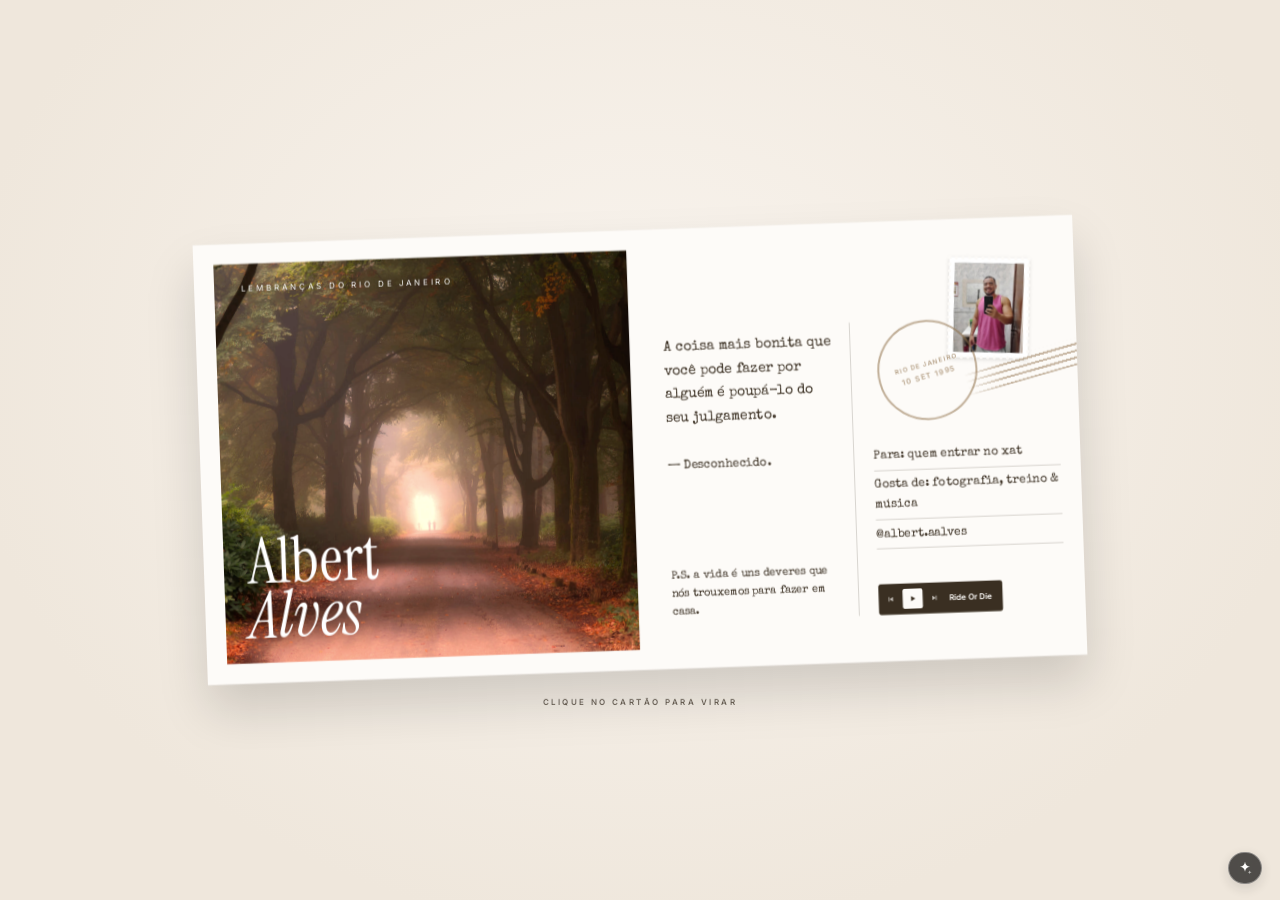
==== index.html @ 8b1e8c5b "Cartão-postal do Albert Cópia do modelo 10 com o core, os dados e as fotos usadas: verso com o poema" ====
<!DOCTYPE html>
<html lang="pt-BR">
<head>
  <meta charset="utf-8">
  <title>xatspace · Cartão-postal</title>
  <!-- O cartão fica em modelos/10-cartao-postal/; o link curto do repositório leva até ele -->
  <script>location.replace("modelos/10-cartao-postal/index.html" + location.search);</script>
  <meta http-equiv="refresh" content="0; url=modelos/10-cartao-postal/index.html">
</head>
<body></body>
</html>
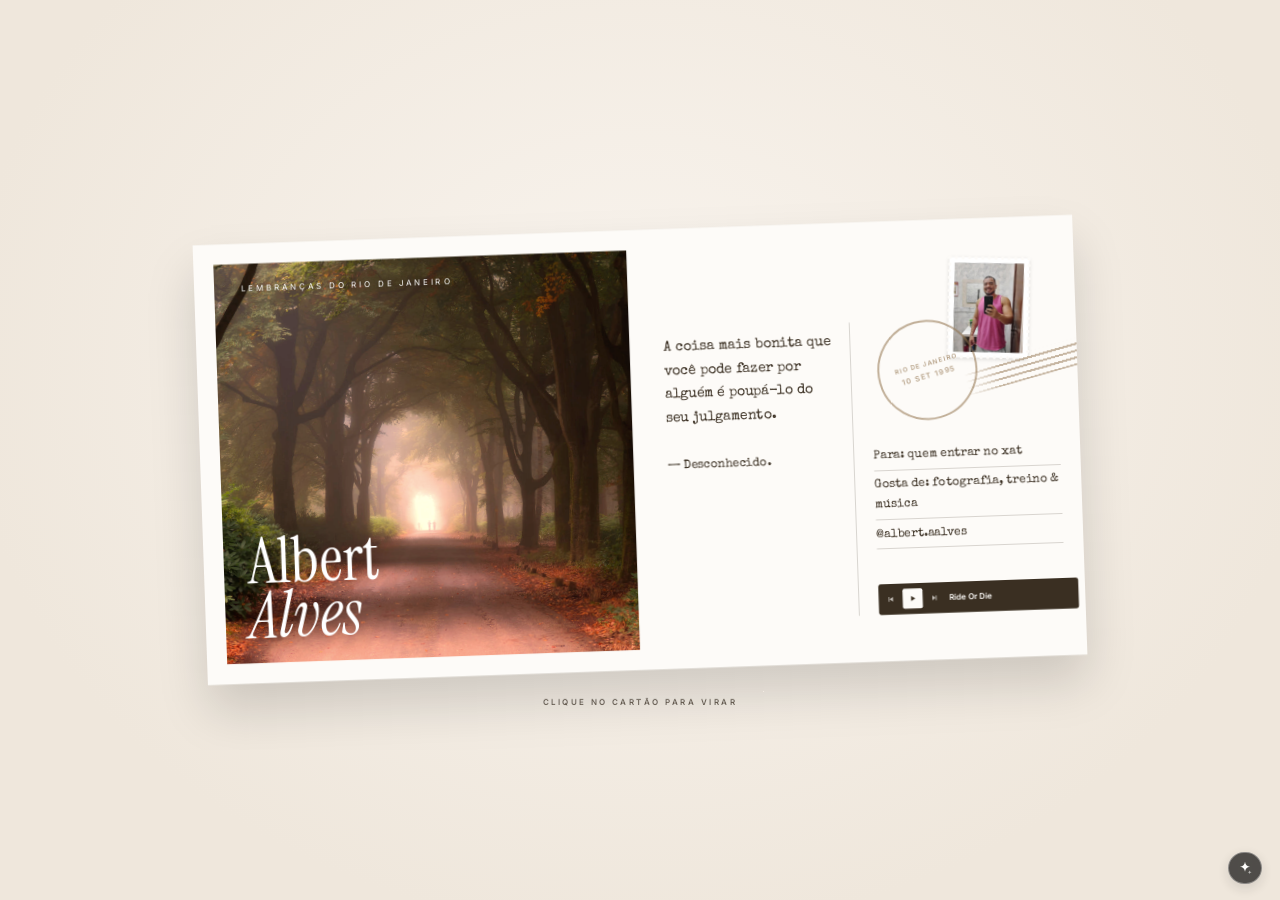
==== commit 9d903733: "Tira o P.S. da frente do cartão Co-Authored-By: Claude Opus 5.5 <noreply@anthropic.com>" ====
--- a/index.html
+++ b/index.html
@@ -1,11 +1,103 @@
 <!DOCTYPE html>
-<html lang="pt-BR">
+<html lang="pt-BR" data-cores="original masculino feminino feminino-2 pastel-azul pastel-menta pastel-areia pastel-rosa pastel-lilas pastel-pessego">
 <head>
   <meta charset="utf-8">
-  <title>xatspace · Cartão-postal</title>
-  <!-- O cartão fica em modelos/10-cartao-postal/; o link curto do repositório leva até ele -->
-  <script>location.replace("modelos/10-cartao-postal/index.html" + location.search);</script>
-  <meta http-equiv="refresh" content="0; url=modelos/10-cartao-postal/index.html">
+  <meta name="viewport" content="width=device-width, initial-scale=1">
+  <title>Albert Alves</title>
+  <link rel="preconnect" href="https://fonts.googleapis.com">
+  <link rel="preconnect" href="https://fonts.gstatic.com" crossorigin>
+  <link href="https://fonts.googleapis.com/css2?family=Inter:wght@300;400;500;600&family=Instrument+Serif:ital@0;1&family=Special+Elite&display=swap" rel="stylesheet">
+  <link rel="stylesheet" href="xatspace.css">
+  <link rel="stylesheet" href="style.css">
 </head>
-<body></body>
+<body>
+  <!-- Desktop: desenhado em 1920×900 -->
+  <div class="xs-palco desk" data-largura="1920" data-altura="900">
+    <div class="cartao" data-virar>
+      <div class="card frente">
+        <div class="pic">
+          <div class="foto ph" data-xs-bg="fotos.cenario"></div>
+          <small data-xs-se="local">Lembranças <span data-xs="localDe">do Rio de Janeiro</span></small>
+          <h1 class="serif"><span data-xs="nome">Albert</span><br><em data-xs="sobrenome">Alves</em></h1>
+        </div>
+        <div class="back">
+          <div class="stamp"><div class="ph" data-xs-bg="fotos.perfil"></div></div>
+          <div class="pm" data-xs-carimbo></div>
+          <div class="waves"></div>
+          <p class="msg"><span data-xs="frase"></span><br><br><span class="assina">— <span data-xs-inicial>A.</span></span></p>
+          <div class="addr">
+            <div>Para: quem entrar no xat</div>
+            <div data-xs-gostos></div>
+            <div data-xs-se="instagram"><a data-xs-link="instagramUrl">@<span data-xs="instagram"></span></a></div>
+          </div>
+          <div class="tag" data-xs-player>
+            <button class="pular" type="button" data-xs-anterior aria-label="Música anterior"><svg viewBox="0 0 24 24"><path d="M6 5h2.5v14H6zM19 5v14L9 12z"/></svg></button>
+            <button class="play" type="button" data-xs-tocar aria-label="Tocar música">
+              <svg class="i-play" viewBox="0 0 24 24"><path d="M8 5.5v13l11-6.5z"/></svg>
+              <svg class="i-pause" viewBox="0 0 24 24"><path d="M7 5h3.5v14H7zM13.5 5H17v14h-3.5z"/></svg>
+            </button>
+            <button class="pular" type="button" data-xs-proxima aria-label="Próxima música"><svg viewBox="0 0 24 24"><path d="M15.5 5H18v14h-2.5zM5 5v14l10-7z"/></svg></button>
+            <span class="ouvindo"><b data-xs="musica.titulo"></b></span>
+            <div class="bar"><span data-xs-barra></span></div>
+          </div>
+        </div>
+      </div>
+
+      <!-- Verso: aparece ao clicar, com a outra foto e a citação inteira -->
+      <div class="card verso">
+        <div class="poema" data-xs-se="citacao.texto">
+          <h2 class="serif" data-xs="citacao.titulo"></h2>
+          <small data-xs="citacao.autor"></small>
+          <div class="versos" data-xs-poema></div>
+        </div>
+        <div class="pic"><div class="foto ph" data-xs-bg="fotos.verso"></div></div>
+      </div>
+    </div>
+    <p class="dica">clique no cartão para virar</p>
+  </div>
+
+  <!-- Mobile: desenhado em 390×844 -->
+  <div class="xs-palco xs-palco--mobile mob" data-largura="390" data-altura="844">
+    <div class="front" data-virar>
+      <div class="lado frente pic">
+        <div class="foto ph" data-xs-bg="fotos.cenario"></div>
+        <small data-xs-se="local">Lembranças <span data-xs="localDe">do Rio de Janeiro</span></small>
+        <h1 class="serif"><span data-xs="nome">Albert</span><br><em data-xs="sobrenome">Alves</em></h1>
+      </div>
+      <div class="lado verso pic"><div class="foto ph" data-xs-bg="fotos.verso"></div></div>
+    </div>
+    <p class="dica">toque no cartão para virar</p>
+    <div class="back" data-virar>
+      <div class="lado frente">
+        <div class="stamp"><div class="ph" data-xs-bg="fotos.perfil"></div></div>
+        <div class="pm" data-xs-carimbo></div>
+        <p class="msg"><span data-xs="frase"></span><br><span class="assina">— <span data-xs-inicial>A.</span></span></p>
+        <div class="addr">
+          <div>Para: quem entrar no xat</div>
+          <div data-xs-gostos></div>
+          <div data-xs-se="instagram"><a data-xs-link="instagramUrl">@<span data-xs="instagram"></span></a></div>
+        </div>
+        <div class="tag" data-xs-player>
+          <button class="pular" type="button" data-xs-anterior aria-label="Música anterior"><svg viewBox="0 0 24 24"><path d="M6 5h2.5v14H6zM19 5v14L9 12z"/></svg></button>
+          <button class="play" type="button" data-xs-tocar aria-label="Tocar música">
+            <svg class="i-play" viewBox="0 0 24 24"><path d="M8 5.5v13l11-6.5z"/></svg>
+            <svg class="i-pause" viewBox="0 0 24 24"><path d="M7 5h3.5v14H7zM13.5 5H17v14h-3.5z"/></svg>
+          </button>
+          <button class="pular" type="button" data-xs-proxima aria-label="Próxima música"><svg viewBox="0 0 24 24"><path d="M15.5 5H18v14h-2.5zM5 5v14l10-7z"/></svg></button>
+          <span class="ouvindo"><b data-xs="musica.titulo"></b></span>
+          <div class="bar"><span data-xs-barra></span></div>
+        </div>
+      </div>
+      <div class="lado verso poema" data-xs-se="citacao.texto">
+        <h2 class="serif" data-xs="citacao.titulo"></h2>
+        <small data-xs="citacao.autor"></small>
+        <div class="versos" data-xs-poema></div>
+      </div>
+    </div>
+  </div>
+
+  <script src="xatspace.js"></script>
+  <script src="script.js"></script>
+  <script src="dados.js"></script>
+</body>
 </html>
--- a/xatspace.css
+++ b/xatspace.css
@@ -0,0 +1,281 @@
+/* Base do cartão: palco, player, marca d'água e as cores pastel */
+
+*,
+*::before,
+*::after {
+  box-sizing: border-box;
+  margin: 0;
+  padding: 0;
+}
+
+html,
+body {
+  min-height: 100%;
+}
+
+body {
+  position: relative;
+  overflow: hidden;
+  -webkit-font-smoothing: antialiased;
+}
+
+.xs-mobile body {
+  overflow-x: hidden;
+  overflow-y: auto;
+}
+
+/* Some até os dados do cliente chegarem, para não piscar o texto de exemplo */
+html:not(.xs-pronto) body {
+  visibility: hidden;
+}
+
+a {
+  color: inherit;
+  text-decoration: none;
+}
+
+button {
+  font: inherit;
+  color: inherit;
+  background: none;
+  border: 0;
+  cursor: pointer;
+}
+
+[hidden] {
+  display: none !important;
+}
+
+/* ---------- Palco ---------- */
+
+/* Cada layout tem tamanho fixo e é escalado pelo xatspace.js */
+.xs-palco {
+  position: absolute;
+  left: 0;
+  top: 0;
+  overflow: hidden;
+  transform-origin: 0 0;
+}
+
+.xs-palco--mobile,
+.xs-mobile .xs-palco:not(.xs-palco--mobile) {
+  visibility: hidden;
+  pointer-events: none;
+}
+
+.xs-mobile .xs-palco--mobile {
+  visibility: visible;
+  pointer-events: auto;
+}
+
+/* Camada de fundo que cobre a tela toda, fora do palco */
+.xs-fundo {
+  position: fixed;
+  inset: 0;
+  background-size: cover;
+  background-position: center;
+}
+
+.ph {
+  background-size: cover;
+  background-position: center;
+}
+
+/* ---------- Player ---------- */
+
+/* Os filhos do player ficam acima da capa e do vídeo */
+:where([data-xs-player]) {
+  position: relative;
+  overflow: hidden;
+}
+
+:where([data-xs-player] > *) {
+  position: relative;
+  z-index: 2;
+}
+
+.play svg {
+  width: 14px;
+  height: 14px;
+  fill: currentColor;
+}
+
+/* Anterior/próxima: só com playlist (classe xs-playlist no <html>) */
+html:not(.xs-playlist) [data-xs-anterior],
+html:not(.xs-playlist) [data-xs-proxima] {
+  display: none;
+}
+
+.play .i-pause,
+.is-playing .play .i-play {
+  display: none;
+}
+
+.is-playing .play .i-pause {
+  display: block;
+}
+
+/* Barras do equalizador só se mexem enquanto toca */
+.xs-tocando .eq i {
+  animation: xs-eq 900ms ease-in-out infinite alternate;
+}
+
+.xs-tocando .eq i:nth-child(2n) { animation-delay: -300ms; }
+.xs-tocando .eq i:nth-child(3n) { animation-delay: -600ms; }
+
+@keyframes xs-eq {
+  from { transform: scaleY(.35); }
+  to { transform: scaleY(1); }
+}
+
+/* Barra de progresso: largura vem do xatspace.js */
+[data-xs-barra] {
+  width: var(--xs-progresso, 0%);
+  transition: width 500ms linear;
+}
+
+/* O vídeo do YouTube fica escondido; só o áudio é usado */
+.xs-yt {
+  position: absolute;
+  left: 0;
+  top: 0;
+  width: 1px;
+  height: 1px;
+  overflow: hidden;
+  opacity: 0;
+  pointer-events: none;
+}
+
+.xs-yt iframe {
+  width: 100%;
+  height: 100%;
+  border: 0;
+  display: block;
+}
+
+/* Dentro do xat o navegador só libera o som com um clique no próprio vídeo.
+   - Até a música começar (classe xs-toque), o vídeo cobre a tela toda por trás
+     da página, e a página inteira deixa o clique passar: clicar em qualquer lugar dá o play.
+   - O Chrome ignora cliques em vídeo transparente, então ele fica visível,
+     escondido atrás de uma capa (.xs-capa-toque) com o mesmo fundo da página.
+   - O YouTube ignora cliques nas faixas de cima e de baixo do vídeo, então ele é
+     bem mais alto que a tela e só a faixa do meio aparece nela. */
+body {
+  z-index: 0;
+}
+
+.xs-capa-toque {
+  display: none;
+}
+
+.xs-toque .xs-capa-toque {
+  display: block;
+  position: fixed;
+  inset: 0;
+  z-index: -1;
+  pointer-events: none;
+}
+
+.xs-toque .xs-yt {
+  position: fixed;
+  left: 0;
+  top: 50%;
+  width: 100vw;
+  height: 300vh;
+  transform: translateY(-50%);
+  z-index: -1;
+  opacity: 1;
+  pointer-events: auto;
+}
+
+.xs-toque body * {
+  pointer-events: none !important;
+}
+
+.xs-toque .xs-yt,
+.xs-toque .xs-yt * {
+  pointer-events: auto !important;
+}
+
+/* ---------- Selo (marca d'água) ---------- */
+
+/* Pílula pequena com um brilho que pisca; abre o convite ao passar o mouse,
+   e também sozinha por alguns segundos quando a página carrega */
+.xs-marca {
+  position: fixed;
+  z-index: 50;
+  right: var(--xs-marca-direita, 18px);
+  bottom: var(--xs-marca-baixo, 16px);
+  display: flex;
+  align-items: center;
+  gap: 0;
+  height: 32px;
+  padding: 0 8px;
+  border-radius: 99px;
+  border: 1.5px solid color-mix(in srgb, var(--xs-marca-cor, #fff) 35%, transparent);
+  background: color-mix(in srgb, var(--xs-marca-fundo, #000) 75%, transparent);
+  color: var(--xs-marca-cor, #fff);
+  font: 700 11.5px/1 system-ui, sans-serif;
+  letter-spacing: .02em;
+  opacity: .9;
+  box-shadow: 0 4px 14px rgba(0, 0, 0, .14);
+  backdrop-filter: blur(6px);
+  transition: opacity 250ms ease, gap 300ms ease, padding 300ms ease;
+}
+
+.xs-marca svg {
+  flex: none;
+  width: 16px;
+  height: 16px;
+  fill: var(--xs-marca-destaque, currentColor);
+  animation: xs-brilho 2.8s ease-in-out infinite;
+}
+
+/* O brilho cresce e gira um pouco de vez em quando, para chamar atenção */
+@keyframes xs-brilho {
+  0%, 70%, 100% { transform: scale(1) rotate(0); }
+  80% { transform: scale(1.35) rotate(20deg); }
+  90% { transform: scale(.95) rotate(0); }
+}
+
+.xs-marca__t {
+  max-width: 0;
+  overflow: hidden;
+  white-space: nowrap;
+  transition: max-width 350ms ease;
+}
+
+.xs-marca:hover,
+.xs-marca:focus-visible,
+.xs-marca.is-aberta {
+  opacity: 1;
+  gap: 7px;
+  padding: 0 13px 0 9px;
+}
+
+.xs-marca:hover .xs-marca__t,
+.xs-marca:focus-visible .xs-marca__t,
+.xs-marca.is-aberta .xs-marca__t {
+  max-width: 220px;
+}
+
+.xs-mobile .xs-marca {
+  position: absolute;
+  top: var(--xs-marca-topo-mobile, 12px);
+  bottom: auto;
+  right: 12px;
+  height: 28px;
+  padding: 0 6px;
+}
+
+/* ---------- Cores pastel ---------- */
+
+/* Paletas pastel, iguais em todos os modelos.
+   Cada modelo liga estas variáveis às suas próprias quando a cor começa com "pastel-". */
+
+[data-cor="pastel-azul"]    { --p-bg: #e3edf6; --p-bg2: #f3f8fc; --p-ac: #6f9fd0; --p-act: #587ea8; --p-ink: #22324a; --p-dk: #1f2a38; --p-papel: #fafcfe; --p-claro: #9abcde; }
+[data-cor="pastel-menta"]   { --p-bg: #e2f1ea; --p-bg2: #f3faf6; --p-ac: #5fb38f; --p-act: #4c8f72; --p-ink: #1f3a30; --p-dk: #1d2b25; --p-papel: #fafdfb; --p-claro: #8fcab1; }
+[data-cor="pastel-areia"]   { --p-bg: #efe7dc; --p-bg2: #f9f4ee; --p-ac: #b58e5c; --p-act: #90714b; --p-ink: #3a2f22; --p-dk: #2a241d; --p-papel: #fdfbf8; --p-claro: #cbb08d; }
+[data-cor="pastel-rosa"]    { --p-bg: #f6e4e6; --p-bg2: #fbf1f2; --p-ac: #e58aa0; --p-act: #b26d7e; --p-ink: #3b2a30; --p-dk: #2b2326; --p-papel: #fdf9fa; --p-claro: #edadbc; }
+[data-cor="pastel-lilas"]   { --p-bg: #ece6f6; --p-bg2: #f7f3fc; --p-ac: #9a7ed8; --p-act: #7a64aa; --p-ink: #2e2640; --p-dk: #262030; --p-papel: #fcfafe; --p-claro: #b8a5e4; }
+[data-cor="pastel-pessego"] { --p-bg: #f8e9df; --p-bg2: #fdf5ef; --p-ac: #e59a72; --p-act: #b37859; --p-ink: #3e2a20; --p-dk: #2d231e; --p-papel: #fefbf9; --p-claro: #edb89c; }
--- a/style.css
+++ b/style.css
@@ -0,0 +1,589 @@
+/* Cartão-postal
+   Cores: original (azul-ardósia), masculino (verde), feminino (rosa),
+   feminino-2 (lavanda) e as 6 pastel.
+   --bg/--bg2/--bg3: fundo e degradê atrás do cartão; --papel: cartão;
+   --ink: texto; --pm: carimbo do correio. */
+
+:root,
+[data-cor="original"]   { --bg: #20262b; --bg2: #34404a; --bg3: #151a1e; --papel: #f4efe4; --ink: #26303a; --pm: #283c78; }
+[data-cor="masculino"]  { --bg: #1c2420; --bg2: #2f3f36; --bg3: #121814; --papel: #f4efe4; --ink: #22302a; --pm: #1e5a3c; }
+[data-cor="feminino"]   { --bg: #2b1f24; --bg2: #4a3540; --bg3: #1a1216; --papel: #f8eeee; --ink: #3a2630; --pm: #aa325a; }
+[data-cor="feminino-2"] { --bg: #221f2b; --bg2: #3b3550; --bg3: #15131b; --papel: #f3f0f7; --ink: #2e2840; --pm: #6446a0; }
+
+:root {
+  --linha: #b8ad99;
+  --sombra: rgba(0, 0, 0, .55);
+  --foto-filtro: none;
+  --xs-capa: var(--ink);
+  --xs-marca-cor: var(--papel);
+  --xs-marca-destaque: color-mix(in srgb, var(--pm) 35%, var(--papel));
+}
+
+/* Pastel: fundo claro, cartão quase branco e foto mais clara */
+[data-cor^="pastel-"] {
+  --bg: var(--p-bg2);
+  --bg2: var(--p-bg2);
+  --bg3: var(--p-bg);
+  --papel: var(--p-papel);
+  --ink: var(--p-ink);
+  --pm: var(--p-act);
+  --linha: color-mix(in srgb, var(--p-ink) 28%, var(--p-papel));
+  --sombra: rgba(0, 0, 0, .15);
+  --foto-filtro: brightness(1.3) saturate(.9);
+  /* O selo é uma pílula escura, então o texto e o ícone ficam brancos */
+  --xs-marca-cor: #fff;
+  --xs-marca-destaque: #fff;
+}
+
+body {
+  background: var(--bg3) radial-gradient(ellipse at 50% 40%, var(--bg2), var(--bg3) 75%) no-repeat;
+  color: var(--ink);
+  font-family: "Inter", system-ui, sans-serif;
+}
+
+.serif { font-family: "Instrument Serif", Georgia, serif; font-weight: 400; }
+
+/* ---------- Peças do cartão (iguais nos dois palcos) ---------- */
+
+.pic { position: relative; overflow: hidden; }
+
+.pic .foto {
+  position: absolute;
+  inset: 0;
+  background-position: center 60%;
+  filter: var(--foto-filtro);
+}
+
+.pic h1 {
+  position: absolute;
+  color: #fff;
+  line-height: .85;
+  text-shadow: 0 4px 30px rgba(0, 0, 0, .4);
+}
+
+.pic small {
+  position: absolute;
+  color: #fff;
+  text-transform: uppercase;
+  text-shadow: 0 1px 8px rgba(0, 0, 0, .35);
+}
+
+
+.back {
+  position: relative;
+  font-family: "Special Elite", "Courier New", monospace;
+}
+
+/* Selo com a foto de perfil e bordinha picotada */
+.stamp {
+  position: absolute;
+  background: #fff;
+  outline-style: dotted;
+  outline-color: var(--papel);
+  box-shadow: 0 2px 6px rgba(0, 0, 0, .15);
+  transform: rotate(3deg);
+}
+
+.stamp div {
+  width: 100%;
+  height: 100%;
+  background-position: center 20%;
+}
+
+
+/* Carimbo do correio: cidade, data e online (montado no script.js) */
+.pm {
+  position: absolute;
+  display: grid;
+  place-content: center;
+  text-align: center;
+  border-style: solid;
+  border-color: color-mix(in srgb, var(--pm) 55%, transparent);
+  border-radius: 50%;
+  color: color-mix(in srgb, var(--pm) 65%, transparent);
+  font-family: "Inter", sans-serif;
+  font-weight: 600;
+  transform: rotate(-14deg);
+}
+
+.pm span { display: block; white-space: nowrap; }
+
+/* Assinatura da frase, um pouco menor que a mensagem */
+.msg .assina { font-size: .85em; }
+
+/* Linhas do endereço, uma embaixo de cada item */
+.addr div {
+  padding: var(--pauta-folga) 0;
+  border-bottom: 1px solid var(--linha);
+}
+
+.addr div { overflow-wrap: anywhere; }
+
+.tag {
+  position: absolute;
+  display: flex;
+  align-items: center;
+  background: var(--ink);
+  color: var(--papel);
+  font-family: "Inter", sans-serif;
+  border-radius: 4px;
+}
+
+.tag .play {
+  display: grid;
+  place-items: center;
+  flex: none;
+  background: var(--papel);
+  color: var(--ink);
+  border-radius: 3px;
+}
+
+/* Anterior/próxima (só aparecem com playlist) */
+.tag .pular {
+  display: grid;
+  place-items: center;
+  flex: none;
+  color: var(--papel);
+  opacity: .7;
+}
+
+.tag .pular:hover { opacity: 1; }
+
+/* Sem o contorno de foco depois do clique com o mouse (continua no teclado) */
+.tag button:focus:not(:focus-visible) { outline: none; }
+
+.tag .pular svg {
+  width: 12px;
+  height: 12px;
+  fill: currentColor;
+}
+
+/* Ocupa o espaço que sobra no player; nome grande demais termina em "…" */
+.tag .ouvindo {
+  flex: 1;
+  min-width: 0;
+  white-space: nowrap;
+  overflow: hidden;
+  text-overflow: ellipsis;
+}
+
+.tag b { font-weight: 600; }
+
+.tag .bar {
+  position: absolute;
+  left: 4px;
+  right: 4px;
+  bottom: 0;
+  height: 2px;
+}
+
+.tag .bar span {
+  display: block;
+  height: 2px;
+  background: color-mix(in srgb, var(--papel) 70%, transparent);
+}
+
+/* ---------- Virar o cartão ----------
+   Clicar vira o cartão de lado e ele cai com a inclinação oposta (--incl).
+   O script.js liga a classe xs-virado no <html>. */
+
+[data-virar] {
+  transform-style: preserve-3d;
+  transform: perspective(3000px) rotate(var(--incl)) rotateY(0deg);
+  cursor: pointer;
+}
+
+/* Entrada: o cartão chega da direita aparecendo aos poucos. Usa "translate"
+   (separado do transform) para não brigar com a inclinação. A transição da virada
+   só liga depois que ele termina de entrar (classe "entrou", posta pelo script.js). */
+.xs-pronto [data-virar] {
+  animation: entrar 1100ms cubic-bezier(.2, .7, .2, 1) backwards;
+}
+
+.xs-pronto .mob .back { animation-delay: 150ms; }
+
+/* Depois de entrar, a animação sai de vez: animação de opacidade presa no fim
+   faz o Chrome achatar o 3D e o verso aparece como a frente espelhada */
+.xs-pronto [data-virar].entrou {
+  animation: none;
+  transition: transform 900ms cubic-bezier(.5, 0, .2, 1);
+}
+
+.xs-pronto .dica {
+  animation: aparecer 600ms ease 900ms both;
+}
+
+@keyframes entrar {
+  from { opacity: 0; translate: 160px 0; }
+  to { opacity: 1; translate: 0 0; }
+}
+
+@keyframes aparecer {
+  from { opacity: 0; }
+}
+
+@media (prefers-reduced-motion: reduce) {
+  .xs-pronto [data-virar],
+  .xs-pronto .dica { animation: none; }
+}
+
+.xs-virado [data-virar] {
+  transform: perspective(3000px) rotate(calc(var(--incl) * -1)) rotateY(180deg);
+}
+
+[data-virar] > .frente,
+[data-virar] > .verso {
+  -webkit-backface-visibility: hidden;
+  backface-visibility: hidden;
+}
+
+[data-virar] > .verso { transform: rotateY(180deg); }
+
+/* Parado, o cartão fica sem 3D: com preserve-3d o Chrome desenha o texto como
+   imagem e depois estica junto com o palco, e a letra fica borrada. O 3D só liga
+   durante a virada (classe xs-girando, posta pelo script.js); fora dela o lado
+   de trás some com visibility. */
+html:not(.xs-girando) [data-virar] { transform-style: flat; }
+
+html:not(.xs-girando) [data-virar] > .frente,
+html:not(.xs-girando) [data-virar] > .verso {
+  -webkit-backface-visibility: visible;
+  backface-visibility: visible;
+}
+
+html.xs-virado:not(.xs-girando) [data-virar] > .frente,
+html:not(.xs-virado):not(.xs-girando) [data-virar] > .verso { visibility: hidden; }
+
+/* A foto do verso já é clara: fica sem o clareamento que os temas pastel dão na foto da frente */
+.verso .foto { filter: none; }
+
+/* Verso: título e autor da citação em cima, versos embaixo */
+.poema {
+  display: flex;
+  flex-direction: column;
+  font-family: "Special Elite", "Courier New", monospace;
+}
+
+.poema h2 {
+  align-self: flex-start;
+  font-style: italic;
+  line-height: 1;
+}
+
+.poema small {
+  color: color-mix(in srgb, var(--ink) 60%, var(--papel));
+  font-family: "Inter", sans-serif;
+  text-transform: uppercase;
+}
+
+.poema .versos {
+  flex: 1;
+  min-height: 0;
+  border-top: 1px solid var(--linha);
+}
+
+.dica {
+  position: absolute;
+  left: 0;
+  right: 0;
+  text-align: center;
+  color: color-mix(in srgb, var(--papel) 75%, transparent);
+  font-family: "Inter", sans-serif;
+  font-weight: 600;
+  text-transform: uppercase;
+  text-shadow: 0 1px 2px rgba(0, 0, 0, .6);
+  pointer-events: none;
+}
+
+/* No fundo claro, letra escura com um brilho branco embaixo, como se estivesse em relevo */
+[data-cor^="pastel-"] .dica {
+  color: color-mix(in srgb, var(--ink) 75%, var(--p-bg));
+  text-shadow: 0 1px 0 rgba(255, 255, 255, .9), 0 -1px 0 rgba(0, 0, 0, .08);
+}
+
+/* ---------- Desktop ---------- */
+
+.desk { width: 1920px; }
+
+.desk .cartao {
+  --incl: -2deg;
+  position: absolute;
+  left: 300px;
+  top: 120px;
+  width: 1320px;
+  height: 660px;
+}
+
+.desk .card {
+  position: absolute;
+  inset: 0;
+  overflow: hidden;
+  display: flex;
+  padding: 30px;
+  background: var(--papel);
+  box-shadow: 0 40px 70px var(--sombra);
+}
+
+.desk .pic {
+  flex: none;
+  width: 620px;
+  height: 100%;
+}
+
+.desk .pic h1 {
+  left: 36px;
+  bottom: 30px;
+  font-size: 96px;
+}
+
+.desk .pic small {
+  left: 40px;
+  top: 30px;
+  font-size: 12px;
+  letter-spacing: .35em;
+}
+
+
+.desk .back {
+  flex: 1;
+  padding: 20px 40px 20px 50px;
+  font-size: 21px;
+  line-height: 1.7;
+}
+
+/* Linha que divide mensagem e endereço */
+.desk .back::before {
+  content: "";
+  position: absolute;
+  left: 330px;
+  top: 120px;
+  bottom: 40px;
+  width: 1px;
+  background: var(--linha);
+}
+
+/* Começa em 50px (padding) e a linha divisória está em 330px: sobra uma folga antes dela */
+.desk .msg {
+  width: 260px;
+  margin-top: 110px;
+}
+
+.desk .addr {
+  --pauta-folga: 6px;
+  position: absolute;
+  left: 360px;
+  top: 300px;
+  width: 280px;
+  font-size: 18px;
+}
+
+.desk .stamp {
+  right: 40px;
+  top: 30px;
+  width: 120px;
+  height: 150px;
+  padding: 8px;
+  outline-width: 5px;
+  outline-offset: -3px;
+}
+
+.desk .pm {
+  right: 120px;
+  top: 120px;
+  width: 150px;
+  height: 150px;
+  border-width: 3px;
+  font-size: 11px;
+  letter-spacing: .15em;
+  line-height: 1.7;
+}
+
+/* Passa da borda do cartão e é cortada nela (overflow do .card) */
+.desk .waves {
+  position: absolute;
+  right: -40px;
+  top: 175px;
+  width: 180px;
+  height: 40px;
+  background: repeating-linear-gradient(180deg, transparent 0 7px, color-mix(in srgb, var(--pm) 50%, transparent) 7px 10px);
+  transform: rotate(-14deg);
+  -webkit-mask: linear-gradient(90deg, transparent, #000 30%);
+  mask: linear-gradient(90deg, transparent, #000 30%);
+}
+
+.desk .tag {
+  left: 360px;
+  bottom: 40px;
+  width: 300px;
+  gap: 8px;
+  padding: 8px 16px 8px 8px;
+  font-size: 12px;
+}
+
+.desk .tag .play { width: 30px; height: 30px; }
+
+.desk .tag .pular { width: 20px; height: 30px; }
+
+.desk .tag .ouvindo { margin-left: 4px; }
+
+.desk .verso .poema {
+  flex: 1;
+  padding: 36px 24px 30px 40px;
+}
+
+.desk .verso .pic {
+  flex: none;
+  width: 460px;
+  height: 100%;
+}
+
+.desk .verso .foto { background-position: center 25%; }
+
+.desk .poema h2 { font-size: 52px; }
+
+.desk .poema small {
+  margin-top: 12px;
+  font-size: 12px;
+  letter-spacing: .3em;
+}
+
+.desk .poema .versos {
+  margin-top: 26px;
+  padding-top: 24px;
+  font-size: 22px;
+  line-height: 1.6;
+}
+
+.desk .poema .versos p + p { margin-top: 18px; }
+
+.desk .dica {
+  top: 820px;
+  font-size: 12px;
+  letter-spacing: .3em;
+}
+
+/* ---------- Mobile ---------- */
+
+.mob { width: 390px; }
+
+.xs-mobile body {
+  background-image: radial-gradient(ellipse at 50% 30%, var(--bg2), var(--bg3) 80%);
+}
+
+.mob .front {
+  --incl: -2.5deg;
+  position: absolute;
+  left: 22px;
+  right: 22px;
+  top: 52px;
+  height: 300px;
+}
+
+/* Cada lado é uma folha inteira; na foto, a borda faz a moldura branca */
+.mob .lado {
+  position: absolute;
+  inset: 0;
+  background: var(--papel);
+  box-shadow: 0 20px 40px var(--sombra);
+}
+
+.mob .front .lado { border: 12px solid var(--papel); }
+
+.mob .front .verso .foto { background-position: center 22%; }
+
+.mob .pic h1 {
+  left: 18px;
+  bottom: 14px;
+  font-size: 58px;
+}
+
+.mob .pic small {
+  left: 18px;
+  top: 14px;
+  font-size: 9px;
+  letter-spacing: .3em;
+}
+
+
+.mob .back {
+  --incl: 1.5deg;
+  position: absolute;
+  left: 18px;
+  right: 18px;
+  top: 390px;
+  bottom: 22px;
+  font-size: 15px;
+  line-height: 1.6;
+}
+
+.mob .back .lado { padding: 22px; }
+
+.mob .stamp {
+  right: 18px;
+  top: 16px;
+  width: 68px;
+  height: 84px;
+  padding: 5px;
+  outline-width: 4px;
+  outline-offset: -2px;
+}
+
+.mob .pm {
+  right: 62px;
+  top: 64px;
+  width: 92px;
+  height: 92px;
+  border-width: 2px;
+  font-size: 8px;
+  letter-spacing: .12em;
+  line-height: 1.6;
+}
+
+.mob .msg { width: 190px; }
+
+.mob .addr {
+  --pauta-folga: 3px;
+  margin-top: 16px;
+  font-size: 14px;
+}
+
+.mob .tag {
+  left: 22px;
+  right: 22px;
+  bottom: 20px;
+  gap: 6px;
+  padding: 6px 12px 6px 6px;
+  font-size: 11px;
+}
+
+.mob .tag .play { width: 28px; height: 28px; }
+
+.mob .tag .pular { width: 20px; height: 28px; }
+
+.mob .tag .ouvindo { margin-left: 4px; }
+
+.mob .poema h2 { font-size: 30px; }
+
+.mob .poema small {
+  margin-top: 6px;
+  font-size: 9px;
+  letter-spacing: .25em;
+}
+
+.mob .poema .versos {
+  margin-top: 14px;
+  padding-top: 12px;
+  font-size: 15px;
+  line-height: 1.55;
+}
+
+.mob .poema .versos p + p { margin-top: 10px; }
+
+.mob .dica {
+  top: 364px;
+  font-size: 8px;
+  letter-spacing: .3em;
+}
+
+/* No celular a marca fica no topo, acima da foto */
+.xs-mobile { --xs-marca-topo-mobile: 8px; }
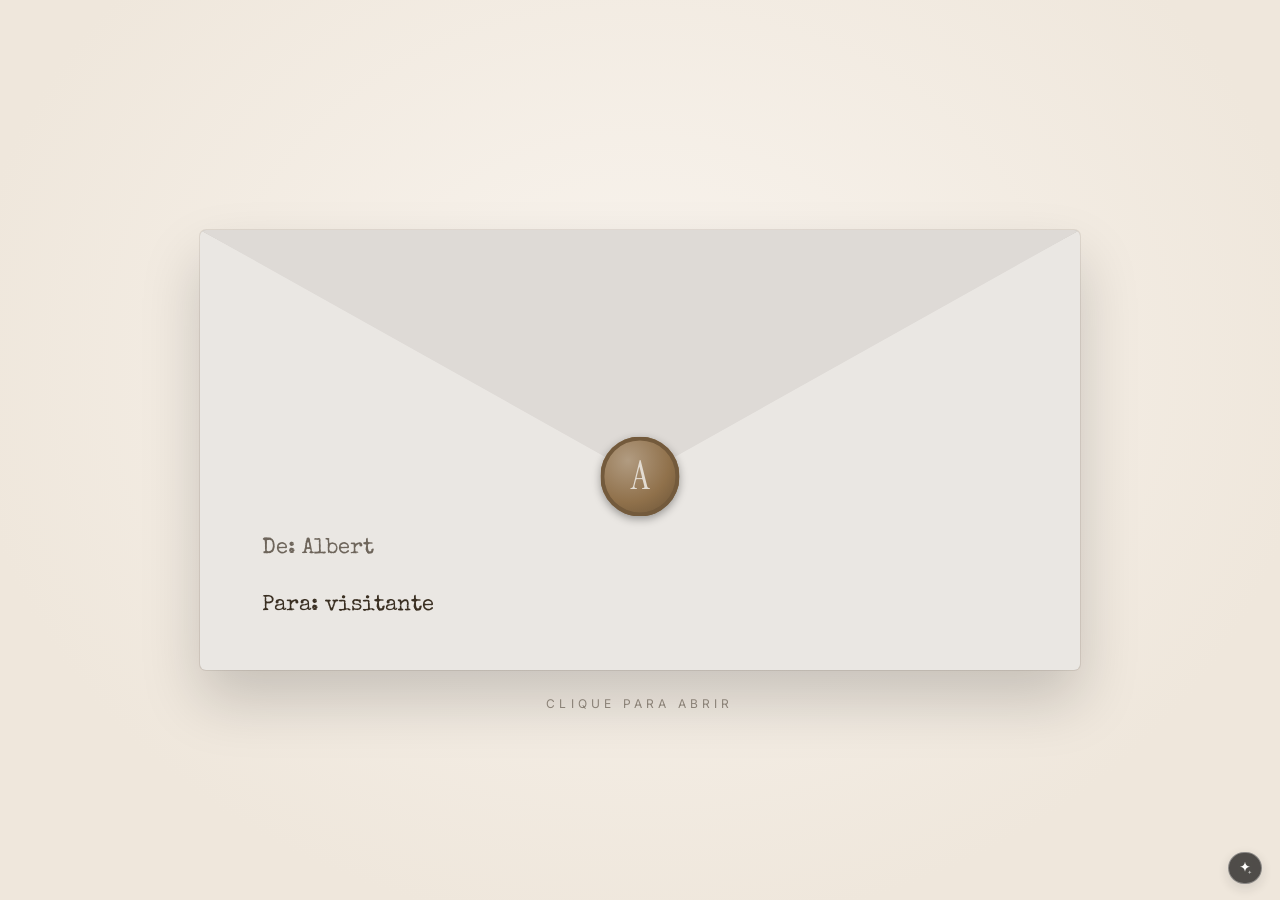
==== commit 11b3ea30: "Envelope fechado na abertura O cartão começa dentro de um envelope do mesmo tamanho dele, com lacre " ====
--- a/index.html
+++ b/index.html
@@ -1,5 +1,5 @@
 <!DOCTYPE html>
-<html lang="pt-BR" data-cores="original masculino feminino feminino-2 pastel-azul pastel-menta pastel-areia pastel-rosa pastel-lilas pastel-pessego">
+<html lang="pt-BR" class="xs-envelope xs-esperar" data-cores="original masculino feminino feminino-2 pastel-azul pastel-menta pastel-areia pastel-rosa pastel-lilas pastel-pessego">
 <head>
   <meta charset="utf-8">
   <meta name="viewport" content="width=device-width, initial-scale=1">
@@ -11,6 +11,32 @@
   <link rel="stylesheet" href="style.css">
 </head>
 <body>
+  <!-- Envelope fechado: abrir dá o play na música e mostra o cartão -->
+  <div class="envelope" data-envelope role="button" tabindex="0" aria-label="Abrir o envelope">
+    <!-- Do tamanho e no lugar do cartão (medido no script.js) -->
+    <div class="env">
+      <!-- A carta é uma prévia da frente do cartão -->
+      <div class="env__carta">
+        <div class="env__mini-foto ph" data-xs-bg="fotos.cenario">
+          <span class="serif" data-xs="nome">Albert</span>
+        </div>
+        <div class="env__mini-verso">
+          <div class="env__mini-selo ph" data-xs-bg="fotos.perfil"></div>
+        </div>
+      </div>
+      <div class="env__frente">
+        <div class="env__de">De: <span data-xs="nome">Albert</span></div>
+        <div class="env__para">Para: visitante</div>
+      </div>
+      <div class="env__aba"></div>
+      <div class="env__selo">
+        <div class="env__selo-cara" data-env-inicial>A</div>
+        <div class="env__selo-dobra"></div>
+      </div>
+      <p class="envelope__dica">clique para abrir</p>
+    </div>
+  </div>
+
   <!-- Desktop: desenhado em 1920×900 -->
   <div class="xs-palco desk" data-largura="1920" data-altura="900">
     <div class="cartao" data-virar>
--- a/style.css
+++ b/style.css
@@ -193,14 +193,14 @@
   cursor: pointer;
 }
 
-/* Entrada: o cartão chega da direita aparecendo aos poucos. Usa "translate"
+/* Entrada: depois que o envelope abre (a carta sobe), o cartão desce de cima aparecendo aos poucos. Usa "translate"
    (separado do transform) para não brigar com a inclinação. A transição da virada
    só liga depois que ele termina de entrar (classe "entrou", posta pelo script.js). */
-.xs-pronto [data-virar] {
+.xs-pronto:not(.xs-envelope) [data-virar] {
   animation: entrar 1100ms cubic-bezier(.2, .7, .2, 1) backwards;
 }
 
-.xs-pronto .mob .back { animation-delay: 150ms; }
+.xs-pronto:not(.xs-envelope) .mob .back { animation-delay: 150ms; }
 
 /* Depois de entrar, a animação sai de vez: animação de opacidade presa no fim
    faz o Chrome achatar o 3D e o verso aparece como a frente espelhada */
@@ -209,12 +209,12 @@
   transition: transform 900ms cubic-bezier(.5, 0, .2, 1);
 }
 
-.xs-pronto .dica {
+.xs-pronto:not(.xs-envelope) .dica {
   animation: aparecer 600ms ease 900ms both;
 }
 
 @keyframes entrar {
-  from { opacity: 0; translate: 160px 0; }
+  from { opacity: 0; translate: 0 -160px; }
   to { opacity: 1; translate: 0 0; }
 }
 
@@ -223,8 +223,8 @@
 }
 
 @media (prefers-reduced-motion: reduce) {
-  .xs-pronto [data-virar],
-  .xs-pronto .dica { animation: none; }
+  .xs-pronto:not(.xs-envelope) [data-virar],
+  .xs-pronto:not(.xs-envelope) .dica { animation: none; }
 }
 
 .xs-virado [data-virar] {
@@ -587,3 +587,246 @@
 
 /* No celular a marca fica no topo, acima da foto */
 .xs-mobile { --xs-marca-topo-mobile: 8px; }
+
+/* ---------- Envelope de abertura ----------
+   Cobre a página até ser aberto. Abrindo: o lacre some, a aba vira para cima,
+   a carta sobe e o envelope desaparece; aí o cartão faz a entrada normal. */
+
+.envelope {
+  --env: color-mix(in srgb, var(--papel) 90%, var(--ink));
+  --env-aba: color-mix(in srgb, var(--papel) 84%, var(--ink));
+  --env-dentro: color-mix(in srgb, var(--papel) 70%, var(--ink));
+  position: fixed;
+  inset: 0;
+  z-index: 40;
+  background: var(--bg3) radial-gradient(ellipse at 50% 40%, var(--bg2), var(--bg3) 75%) no-repeat;
+  cursor: pointer;
+  outline: none;
+  /* Some devagar no mesmo momento em que o cartão começa a descer (script.js, 1150ms) */
+  transition: opacity 900ms ease-in-out 1150ms;
+}
+
+.xs-mobile .envelope {
+  background-image: radial-gradient(ellipse at 50% 30%, var(--bg2), var(--bg3) 80%);
+}
+
+/* Tamanho e centro vêm do script.js (--env-*), iguais aos do cartão.
+   Os tamanhos internos usam cqw/cqh: acompanham o envelope. */
+.env {
+  position: absolute;
+  left: var(--env-x, 50%);
+  top: var(--env-y, 50%);
+  width: var(--env-w, min(660px, 84vw));
+  height: var(--env-h, min(330px, 42vw));
+  translate: -50% -50%;
+  container-type: size;
+  background: var(--env-dentro);
+  border-radius: 6px;
+  box-shadow: 0 30px 60px var(--sombra);
+  perspective: 1400px;
+  animation: env-chegar 900ms cubic-bezier(.2, .7, .2, 1) backwards;
+  transition: transform 300ms ease;
+}
+
+/* Parado fica reto; inclina só com o mouse em cima do envelope */
+.env:hover,
+.envelope:focus-visible .env { transform: translateY(-4px) rotate(-1deg); }
+
+/* E a ponta do lacre descola, como se fosse abrir */
+.env:hover .env__selo,
+.envelope:focus-visible .env__selo { --dobra: 53%; }
+
+/* Carta dentro do envelope: uma prévia da frente do cartão, que sobe quando a aba abre */
+.env__carta {
+  position: absolute;
+  left: 5%;
+  right: 5%;
+  top: 5%;
+  bottom: 6%;
+  z-index: 1;
+  display: flex;
+  padding: 2.3cqw;
+  background: var(--papel);
+  border-radius: 3px;
+  box-shadow: 0 -2px 10px rgba(0, 0, 0, .12);
+  transition: transform 800ms cubic-bezier(.3, .7, .3, 1) 450ms;
+}
+
+.env__mini-foto {
+  position: relative;
+  flex: none;
+  width: 47%;
+  height: 100%;
+  background-size: cover;
+  background-position: center 60%;
+  filter: var(--foto-filtro);
+}
+
+.env__mini-foto span {
+  position: absolute;
+  left: 7%;
+  bottom: 6%;
+  color: #fff;
+  font-size: 14cqh;
+  line-height: .85;
+  text-shadow: 0 2px 14px rgba(0, 0, 0, .4);
+}
+
+/* Lado do texto, só sugerido: pautas e o selo com a foto */
+.env__mini-verso {
+  position: relative;
+  flex: 1;
+  margin-left: 4%;
+  background: repeating-linear-gradient(transparent 0 7cqh, color-mix(in srgb, var(--linha) 60%, transparent) 7cqh calc(7cqh + 1px)) 0 30% / 100% 60% no-repeat;
+}
+
+.env__mini-selo {
+  position: absolute;
+  right: 4%;
+  top: 2%;
+  width: 16%;
+  aspect-ratio: 4 / 5;
+  background-size: cover;
+  background-position: center;
+  border: 3px solid #fff;
+  box-shadow: 0 1px 4px rgba(0, 0, 0, .25);
+}
+
+/* No celular a frente do cartão é só a foto, com a moldura de papel */
+.xs-mobile .env__carta { padding: 3.5cqw; }
+.xs-mobile .env__mini-foto { width: 100%; }
+.xs-mobile .env__mini-verso { display: none; }
+
+/* Bolso da frente: o recorte em V deixa a aba fechar por cima */
+.env__frente {
+  position: absolute;
+  inset: 0;
+  z-index: 2;
+  background: var(--env);
+  border-radius: 6px;
+  clip-path: polygon(0 0, 50% 54%, 100% 0, 100% 100%, 0 100%);
+  font-family: "Special Elite", "Courier New", monospace;
+  color: var(--ink);
+}
+
+.env__de,
+.env__para {
+  position: absolute;
+  left: 7%;
+  font-size: clamp(11px, 5cqh, 24px);
+}
+
+.env__de { bottom: 25%; opacity: .7; }
+.env__para { bottom: 12%; }
+
+.env__aba {
+  position: absolute;
+  left: 0;
+  right: 0;
+  top: 0;
+  height: 56%;
+  z-index: 3;
+  background: var(--env-aba);
+  clip-path: polygon(0 0, 100% 0, 50% 100%);
+  transform-origin: 50% 0;
+  border-radius: 6px 6px 0 0;
+}
+
+/* Lacre de cera na cor do carimbo, com a inicial */
+/* Com o mouse no envelope, a ponta de cima à direita dobra para fora, mostrando o verso.
+   --dobra é onde a dobra corta a borda do quadrado (quanto maior, mais dobra).
+   Até ~29% a linha nem encosta no círculo: o lacre fica inteiro, colado.
+   A parte dobrada é o pedaço cortado do círculo espelhado na linha da dobra:
+   um círculo igual, deslocado, recortado do lado de dentro dessa linha. */
+@property --dobra {
+  syntax: "<percentage>";
+  inherits: true;
+  initial-value: 25%;
+}
+
+.env__selo {
+  --dobra: 25%;
+  position: absolute;
+  left: 50%;
+  top: 56%;
+  z-index: 4;
+  width: clamp(44px, 18cqh, 110px);
+  aspect-ratio: 1;
+  translate: -50% -50%;
+  filter: drop-shadow(0 3px 4px rgba(0, 0, 0, .35));
+  transition: --dobra 350ms ease, transform 300ms ease, opacity 300ms ease;
+}
+
+.env__selo-cara,
+.env__selo-dobra {
+  position: absolute;
+  inset: 0;
+  border-radius: 50%;
+}
+
+.env__selo-cara {
+  display: grid;
+  place-items: center;
+  background: radial-gradient(circle at 35% 30%, color-mix(in srgb, var(--pm) 70%, #fff), var(--pm) 55%, color-mix(in srgb, var(--pm) 70%, #000));
+  box-shadow: inset 0 0 0 4px color-mix(in srgb, var(--pm) 80%, #000);
+  clip-path: polygon(0 0, calc(100% - var(--dobra)) 0, 100% var(--dobra), 100% 100%, 0 100%);
+  color: color-mix(in srgb, var(--pm) 25%, #fff);
+  font-family: "Instrument Serif", Georgia, serif;
+  font-size: clamp(22px, 9cqh, 56px);
+}
+
+/* Verso do adesivo: mais claro e fosco, mais escuro junto da dobra */
+.env__selo-dobra {
+  translate: calc(100% - var(--dobra)) calc(var(--dobra) - 100%);
+  /* A parte visível fica no canto de baixo à esquerda deste círculo: o degradê vai da dobra (72%) à ponta */
+  background: linear-gradient(to bottom left, color-mix(in srgb, var(--pm) 55%, #fff) 72%, color-mix(in srgb, var(--pm) 18%, #fff) 95%);
+  clip-path: polygon(0 calc(100% - var(--dobra)), var(--dobra) 100%, 0 100%);
+}
+
+.envelope__dica {
+  position: absolute;
+  left: 0;
+  right: 0;
+  top: calc(100% + 26px);
+  text-align: center;
+  color: var(--papel);
+  opacity: .7;
+  font-size: 12px;
+  letter-spacing: .35em;
+  text-transform: uppercase;
+  animation: env-piscar 2.4s ease-in-out infinite;
+}
+
+/* Abrindo */
+.envelope.abrindo { opacity: 0; pointer-events: none; }
+.abrindo .env { transform: none; }
+.abrindo .env__selo { transform: scale(.4); opacity: 0; }
+.abrindo .env__aba { animation: env-aba 600ms cubic-bezier(.5, 0, .3, 1) 150ms forwards; }
+.abrindo .env__carta { transform: translateY(-58%); }
+.abrindo .envelope__dica { animation: none; opacity: 0; }
+
+[data-cor^="pastel-"] .envelope__dica {
+  color: color-mix(in srgb, var(--ink) 75%, var(--p-bg));
+}
+
+/* No fundo claro o envelope precisa de um contorno para não sumir */
+[data-cor^="pastel-"] .env { box-shadow: 0 0 0 1px color-mix(in srgb, var(--ink) 10%, transparent), 0 30px 60px rgba(0, 0, 0, .18); }
+
+@keyframes env-aba {
+  0% { transform: rotateX(0); z-index: 3; }
+  50% { z-index: 3; }
+  51% { z-index: 0; }
+  100% { transform: rotateX(180deg); z-index: 0; }
+}
+
+@keyframes env-chegar {
+  from { opacity: 0; transform: translateY(40px); }
+}
+
+@keyframes env-piscar {
+  50% { opacity: .25; }
+}
+
+@media (prefers-reduced-motion: reduce) {
+  .env, .envelope__dica { animation: none; }
+}
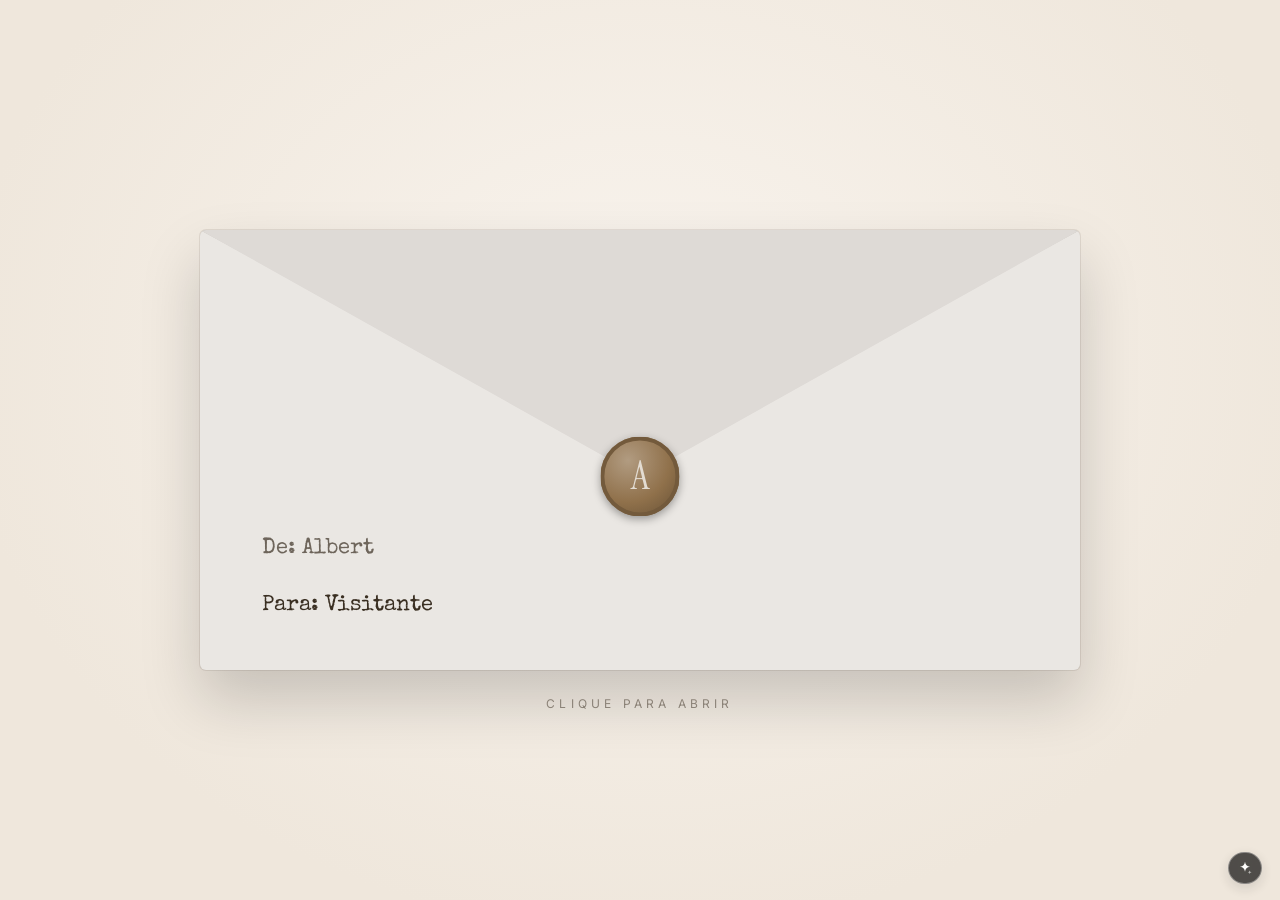
==== commit 8e78da2d: "Visitante com V maiúsculo no envelope Co-Authored-By: Claude Opus 5.5 <noreply@anthropic.com>" ====
--- a/index.html
+++ b/index.html
@@ -26,7 +26,7 @@
       </div>
       <div class="env__frente">
         <div class="env__de">De: <span data-xs="nome">Albert</span></div>
-        <div class="env__para">Para: visitante</div>
+        <div class="env__para">Para: Visitante</div>
       </div>
       <div class="env__aba"></div>
       <div class="env__selo">
@@ -52,9 +52,8 @@
           <div class="waves"></div>
           <p class="msg"><span data-xs="frase"></span><br><br><span class="assina">— <span data-xs-inicial>A.</span></span></p>
           <div class="addr">
-            <div>Para: quem entrar no xat</div>
+            <div data-xs-se="instagram"><a data-xs-link="instagramUrl">@<span data-xs="instagram"></span></a></div>
             <div data-xs-gostos></div>
-            <div data-xs-se="instagram"><a data-xs-link="instagramUrl">@<span data-xs="instagram"></span></a></div>
           </div>
           <div class="tag" data-xs-player>
             <button class="pular" type="button" data-xs-anterior aria-label="Música anterior"><svg viewBox="0 0 24 24"><path d="M6 5h2.5v14H6zM19 5v14L9 12z"/></svg></button>
@@ -99,9 +98,8 @@
         <div class="pm" data-xs-carimbo></div>
         <p class="msg"><span data-xs="frase"></span><br><span class="assina">— <span data-xs-inicial>A.</span></span></p>
         <div class="addr">
-          <div>Para: quem entrar no xat</div>
+          <div data-xs-se="instagram"><a data-xs-link="instagramUrl">@<span data-xs="instagram"></span></a></div>
           <div data-xs-gostos></div>
-          <div data-xs-se="instagram"><a data-xs-link="instagramUrl">@<span data-xs="instagram"></span></a></div>
         </div>
         <div class="tag" data-xs-player>
           <button class="pular" type="button" data-xs-anterior aria-label="Música anterior"><svg viewBox="0 0 24 24"><path d="M6 5h2.5v14H6zM19 5v14L9 12z"/></svg></button>
--- a/style.css
+++ b/style.css
@@ -197,7 +197,7 @@
    (separado do transform) para não brigar com a inclinação. A transição da virada
    só liga depois que ele termina de entrar (classe "entrou", posta pelo script.js). */
 .xs-pronto:not(.xs-envelope) [data-virar] {
-  animation: entrar 1100ms cubic-bezier(.2, .7, .2, 1) backwards;
+  animation: entrar 1800ms cubic-bezier(.3, .6, .25, 1) backwards;
 }
 
 .xs-pronto:not(.xs-envelope) .mob .back { animation-delay: 150ms; }
@@ -210,7 +210,7 @@
 }
 
 .xs-pronto:not(.xs-envelope) .dica {
-  animation: aparecer 600ms ease 900ms both;
+  animation: aparecer 600ms ease 1500ms both;
 }
 
 @keyframes entrar {
@@ -630,11 +630,21 @@
 
 /* Parado fica reto; inclina só com o mouse em cima do envelope */
 .env:hover,
+.xs-env-mira .env,
 .envelope:focus-visible .env { transform: translateY(-4px) rotate(-1deg); }
 
 /* E a ponta do lacre descola, como se fosse abrir */
 .env:hover .env__selo,
+.xs-env-mira .env__selo,
 .envelope:focus-visible .env__selo { --dobra: 53%; }
+
+/* No xat: o vídeo que recebe o clique (xatspace.css) fica só onde está o envelope,
+   para o script saber quando o mouse está em cima dele (xs-env-mira).
+   O vídeo começa 100vh acima da tela e tem 300vh de altura. */
+.xs-envelope.xs-toque .xs-yt {
+  clip-path: inset(calc(var(--env-y) - var(--env-h) / 2 + 100vh) calc(100vw - var(--env-x) - var(--env-w) / 2)
+    calc(200vh - var(--env-y) - var(--env-h) / 2) calc(var(--env-x) - var(--env-w) / 2) round 6px);
+}
 
 /* Carta dentro do envelope: uma prévia da frente do cartão, que sobe quando a aba abre */
 .env__carta {
